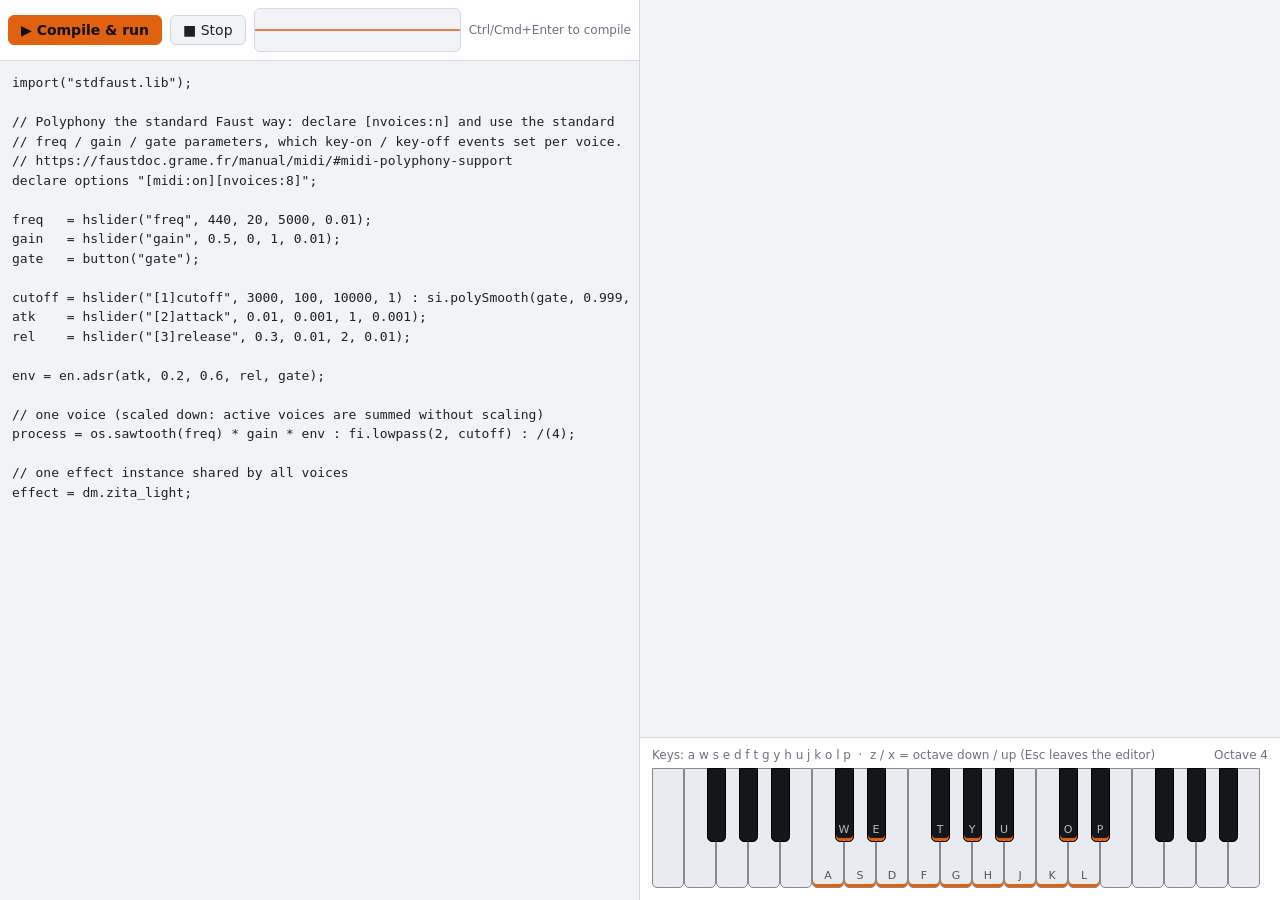
==== fauster/index.html @ c2fbb3ff "fauster v0.1" ====
<!DOCTYPE html>
<html lang="en">
<head>
<meta charset="utf-8">
<meta name="viewport" content="width=device-width, initial-scale=1">
<title>Faust Editor</title>
<style>
:root{--bg:#14161a;--panel:#1c1f26;--line:#2c313c;--fg:#d8dce4;--dim:#8a91a0;--acc:#ff8a3d;--key:#e9ebf0;--keyd:#14161a}
@media (prefers-color-scheme: light){:root{--bg:#f2f3f6;--panel:#fff;--line:#d5d8e0;--fg:#1d2128;--dim:#6b7280;--acc:#e0610f}}
*{box-sizing:border-box}
html,body{height:100%;margin:0;background:var(--bg);color:var(--fg);font:14px system-ui,sans-serif}
#app{display:grid;grid-template-columns:1fr 1fr;height:100%}
#left{display:flex;flex-direction:column;border-right:1px solid var(--line);min-width:0}
#bar{display:flex;gap:8px;align-items:center;padding:8px;border-bottom:1px solid var(--line);background:var(--panel)}
button{font:inherit;background:var(--bg);color:var(--fg);border:1px solid var(--line);border-radius:6px;padding:6px 12px;cursor:pointer}
button.run{background:var(--acc);color:#111;border-color:var(--acc);font-weight:600}
#scope{flex:1;min-width:60px;height:44px;border:1px solid var(--line);border-radius:6px;background:var(--bg)}
#status{color:var(--dim);font-size:12px;white-space:nowrap}
#status.err{color:#ff5c5c}
#code{flex:1;width:100%;resize:none;border:0;outline:0;padding:12px;background:var(--bg);color:var(--fg);
 font:13px/1.5 ui-monospace,Menlo,Consolas,monospace;tab-size:2;white-space:pre}
#err{max-height:25%;overflow:auto;margin:0;padding:8px 12px;color:#ff5c5c;font:12px ui-monospace,monospace;border-top:1px solid var(--line);display:none;white-space:pre-wrap}
#right{display:flex;flex-direction:column;min-width:0}
#gui{flex:1;overflow:auto;padding:14px}
#kbwrap{overflow:hidden;border-top:1px solid var(--line);background:var(--panel);padding:10px 12px 12px}
#kbinfo{color:var(--dim);font-size:12px;margin-bottom:6px;display:flex;justify-content:space-between}
#kb{position:relative;height:120px;user-select:none;touch-action:none}
.k{position:absolute;top:0;height:100%;border:1px solid #888;border-radius:0 0 5px 5px;background:var(--key);display:flex;align-items:flex-end;justify-content:center;
 padding-bottom:5px;font-size:11px;color:#555;cursor:pointer}
.k.b{height:62%;background:var(--keyd);color:#bbb;z-index:2;border-color:#000}
.k.m{box-shadow:inset 0 -3px 0 var(--acc)}
.k.on{background:var(--acc)!important;color:#000}
/* GUI */
.grp{border:1px solid var(--line);border-radius:8px;padding:8px 10px 10px;margin:6px;background:var(--panel);display:inline-block;vertical-align:top}
.grp>.t{font-size:11px;color:var(--dim);text-transform:uppercase;letter-spacing:.05em;margin-bottom:6px}
.row{display:flex;flex-wrap:wrap;align-items:flex-start}
.col{display:flex;flex-direction:column;align-items:stretch}
.w{display:flex;flex-direction:column;align-items:center;margin:4px 8px;min-width:90px;font-size:12px}
.w input[type=range]{width:110px;accent-color:var(--acc)}
.w.v input[type=range]{writing-mode:vertical-lr;direction:rtl;width:24px;height:110px}
.w .val{color:var(--dim);font-variant-numeric:tabular-nums}
.meter{width:110px;height:8px;background:var(--bg);border:1px solid var(--line);border-radius:4px;overflow:hidden}
.meter i{display:block;height:100%;width:0;background:var(--acc)}
.w.v .meter{width:10px;height:110px;display:flex;align-items:flex-end}.w.v .meter i{width:100%;height:0}
select{background:var(--bg);color:var(--fg);border:1px solid var(--line);border-radius:4px;padding:4px}
</style>
</head>
<body>
<div id="app">
  <div id="left">
    <div id="bar">
      <button class="run" id="run">▶ Compile &amp; run</button>
      <button id="stop">■ Stop</button>
      <canvas id="scope"></canvas>
      <span id="status">Ctrl/Cmd+Enter to compile</span>
    </div>
    <textarea id="code" spellcheck="false"></textarea>
    <pre id="err"></pre>
  </div>
  <div id="right">
    <div id="gui"></div>
    <div id="kbwrap">
      <div id="kbinfo"><span>Keys: a w s e d f t g y h u j k o l p &nbsp;·&nbsp; z / x = octave down / up (Esc leaves the editor)</span><span id="oct"></span></div>
      <div id="kb"></div>
    </div>
  </div>
</div>

<script type="module">
const CDN = "https://cdn.jsdelivr.net/npm/@grame/faustwasm";
const $ = s => document.querySelector(s);
const DEFAULT = `import("stdfaust.lib");

// Polyphony the standard Faust way: declare [nvoices:n] and use the standard
// freq / gain / gate parameters, which key-on / key-off events set per voice.
// https://faustdoc.grame.fr/manual/midi/#midi-polyphony-support
declare options "[midi:on][nvoices:8]";

freq   = hslider("freq", 440, 20, 5000, 0.01);
gain   = hslider("gain", 0.5, 0, 1, 0.01);
gate   = button("gate");

cutoff = hslider("[1]cutoff", 3000, 100, 10000, 1) : si.polySmooth(gate, 0.999, 1);
atk    = hslider("[2]attack", 0.01, 0.001, 1, 0.001);
rel    = hslider("[3]release", 0.3, 0.01, 2, 0.01);

env = en.adsr(atk, 0.2, 0.6, rel, gate);

// one voice (scaled down: active voices are summed without scaling)
process = os.sawtooth(freq) * gain * env : fi.lowpass(2, cutoff) : /(4);

// one effect instance shared by all voices
effect = dm.zita_light;
`;
$("#code").value = DEFAULT;

const status = (t, e) => { const s = $("#status"); s.textContent = t; s.className = e ? "err" : ""; };

// ---------- Faust ----------
let faust = null, ctx = null, node = null, analyser = null;

async function loadFaust() {
  if (faust) return faust;
  status("Loading Faust compiler…");
  const m = await import(`${CDN}/dist/esm-bundle/index.js`);
  const base = `${CDN}/libfaust-wasm/`;
  const mod = await m.instantiateFaustModuleFromFile(base + "libfaust-wasm.js", base + "libfaust-wasm.data", base + "libfaust-wasm.wasm");
  const lib = new m.LibFaust(mod);
  faust = { m, compiler: new m.FaustCompiler(lib) };
  return faust;
}

function stop() {
  if (node) { try { node.disconnect(); node.destroy?.(); } catch {} node = null; }
  cnt.clear(); held.clear(); ptr.clear(); stack.length = 0; noteEls.forEach(e => e.classList.remove("on"));
}

async function run() {
  $("#err").style.display = "none";
  try {
    const { m, compiler } = await loadFaust();
    if (!ctx) {
      ctx = new AudioContext({ latencyHint: "interactive" });
      analyser = ctx.createAnalyser(); analyser.fftSize = 2048;
      analyser.connect(ctx.destination);
    }
    await ctx.resume();
    status("Compiling…");
    const code = $("#code").value, args = "-ftz 2";
    const mono = new m.FaustMonoDspGenerator();
    await mono.compile(compiler, "dsp", code, args);                 // also yields the metadata
    const opts = (mono.getMeta().meta || []).map(x => x.options).find(Boolean) || "";
    const nv = +(opts.match(/\[nvoices:(\d+)\]/) || [])[1] || 0;     // standard polyphony option
    stop();
    if (nv > 0) {
      const polyGen = new m.FaustPolyDspGenerator();                    // voice = process, shared effect = effect
      await polyGen.compile(compiler, "dsp", code, args);
      node = await polyGen.createNode(ctx, nv);
    } else {
      node = await mono.createNode(ctx);
    }
    if (!node) throw new Error("Could not create audio node");
    node.connect(analyser);   // node -> analyser (scope) -> speakers
    const json = JSON.parse(node.getJSON());
    mp = nv > 0 ? {} : findParams(json); stack.length = 0; poly = nv > 0;
    buildGui(json);
    status("Running");
  } catch (e) {
    const msg = String(e?.message || e);
    $("#err").textContent = msg; $("#err").style.display = "block";
    status("Error", true);
  }
}
$("#run").onclick = run;
$("#stop").onclick = () => { stop(); status("Stopped"); };
$("#code").addEventListener("keydown", e => {
  if ((e.ctrlKey || e.metaKey) && e.key === "Enter") { e.preventDefault(); run(); }
  else if (e.key === "Escape") e.target.blur();
  else if (e.key === "Tab") { e.preventDefault(); document.execCommand("insertText", false, "  "); }
});

// ---------- Oscilloscope ----------
const cv = $("#scope"), g2 = cv.getContext("2d"), buf = new Float32Array(2048);
function drawScope() {
  requestAnimationFrame(drawScope);
  const dpr = devicePixelRatio || 1, w = Math.round(cv.clientWidth * dpr), h = Math.round(cv.clientHeight * dpr);
  if (cv.width !== w || cv.height !== h) { cv.width = w; cv.height = h; }
  const css = getComputedStyle(document.documentElement);
  g2.clearRect(0, 0, w, h);
  g2.strokeStyle = css.getPropertyValue("--line"); g2.lineWidth = 1;
  g2.beginPath(); g2.moveTo(0, h / 2); g2.lineTo(w, h / 2); g2.stroke();
  g2.strokeStyle = css.getPropertyValue("--acc").trim(); g2.lineWidth = 1.5 * dpr;
  g2.beginPath();
  if (!analyser || !node) { g2.moveTo(0, h / 2); g2.lineTo(w, h / 2); g2.stroke(); return; }
  analyser.getFloatTimeDomainData(buf);
  let start = 1;                                       // rising zero-crossing trigger
  while (start < 1024 && !(buf[start - 1] < 0 && buf[start] >= 0)) start++;
  if (start >= 1024) start = 0;
  const N = 1024;
  for (let i = 0; i < N; i++) {
    const x = i / (N - 1) * w, y = h / 2 - Math.max(-1, Math.min(1, buf[start + i])) * (h / 2 - 2);
    i ? g2.lineTo(x, y) : g2.moveTo(x, y);
  }
  g2.stroke();
}
drawScope();

// ---------- GUI from the Faust JSON ----------
function buildGui(json) {
  const root = $("#gui"); root.innerHTML = "";
  const meters = {};
  node?.setOutputParamHandler((path, v) => meters[path]?.(v));
  const clean = s => (s || "").replace(/\[[^\]]*\]/g, "").trim();
  const make = (it) => {
    const t = it.type, label = clean(it.label);
    if (t.endsWith("group")) {
      const g = document.createElement("div"); g.className = "grp";
      if (label) g.innerHTML = `<div class="t">${label}</div>`;
      const c = document.createElement("div"); c.className = t === "hgroup" ? "row" : "col";
      if (t === "tgroup") c.className = "row";
      (it.items || []).forEach(i => c.appendChild(make(i)));
      g.appendChild(c); return g;
    }
    if (poly && /^(freq|key|vel|velocity|gate)$/.test((it.address || "").split("/").pop())) return document.createDocumentFragment();
    const w = document.createElement("div"); w.className = "w" + (t.startsWith("v") ? " v" : "");
    const addr = it.address, step = +it.step || 0.01;
    const dec = Math.max(0, Math.min(4, (String(step).split(".")[1] || "").length));
    if (t === "button") {
      const b = document.createElement("button"); b.textContent = label;
      const set = v => node?.setParamValue(addr, v);
      b.onpointerdown = () => set(1); b.onpointerup = b.onpointerleave = () => set(0);
      w.appendChild(b);
    } else if (t === "checkbox") {
      const l = document.createElement("label"); const c = document.createElement("input"); c.type = "checkbox";
      c.onchange = () => node?.setParamValue(addr, c.checked ? 1 : 0);
      l.append(c, " " + label); w.appendChild(l);
    } else if (t === "hslider" || t === "vslider" || t === "nentry") {
      const r = document.createElement("input"); r.type = "range";
      r.min = it.min; r.max = it.max; r.step = step; r.value = it.init;
      const v = document.createElement("span"); v.className = "val"; v.textContent = (+it.init).toFixed(dec);
      const isGain = poly && addr.split("/").pop() === "gain";
      const setVel = () => { if (isGain) vel = Math.max(1, Math.min(127, Math.round(+r.max > 0 ? (+r.value - +r.min) / (+r.max - +r.min) * 127 : 100))); };
      r.oninput = () => { v.textContent = (+r.value).toFixed(dec); node?.setParamValue(addr, +r.value); setVel(); };
      setVel();
      node?.setParamValue(addr, +it.init);
      const l = document.createElement("span"); l.textContent = label;
      w.append(l, r, v);
    } else if (t === "hbargraph" || t === "vbargraph") {
      const mt = document.createElement("div"); mt.className = "meter"; const bar = document.createElement("i"); mt.appendChild(bar);
      const vert = t === "vbargraph", lo = +it.min, hi = +it.max;
      meters[addr] = val => {
        const p = Math.max(0, Math.min(1, (val - lo) / (hi - lo))) * 100;
        bar.style[vert ? "height" : "width"] = p + "%";
      };
      const l = document.createElement("span"); l.textContent = label; w.append(l, mt);
    }
    return w;
  };
  (json.ui || []).forEach(i => root.appendChild(make(i)));
}

// ---------- Keyboard ----------
// qwerty keys map to 16 semitones starting at C of `octave`; extra (unlabelled) keys fill the width, centred around them
const KEYS = ["a","w","s","e","d","f","t","g","y","h","u","j","k","o","l","p"];
const isBlack = n => [1,3,6,8,10].includes(n % 12);
const KW = 32, BW = 19;               // white key width (capped), black key width
let octave = 4;
const base = () => (octave + 1) * 12;
const held = new Map();               // computer key -> note
const cnt = new Map();                // note -> number of things holding it (computer keys / pointers)
const noteEls = new Map();            // note -> element
const kb = $("#kb");

function drawKb() {
  kb.innerHTML = ""; noteEls.clear();
  const avail = kb.parentElement.clientWidth - 24;
  const W = Math.max(10, Math.floor(avail / KW));      // number of white keys that fit
  const b = base(), MAPPED_WHITES = 9;                 // C D E F G A B C D
  let s = b;
  for (let i = 0, left = Math.floor((W - MAPPED_WHITES) / 2); i < left; i++) { s--; while (isBlack(s)) s--; }
  while (s < 0 || isBlack(s)) s++;
  const whites = [];
  for (let n = s; n <= 127 && whites.length < W; n++) if (!isBlack(n)) whites.push(n);
  const add = (n, cls, left, width) => {
    const el = document.createElement("div");
    el.className = "k " + cls; el.style.left = left + "px"; el.style.width = width + "px"; el.dataset.n = n;
    const m = n - b;
    if (m >= 0 && m < KEYS.length) { el.classList.add("m"); el.textContent = KEYS[m].toUpperCase(); }
    if (cnt.get(n)) el.classList.add("on");
    noteEls.set(n, el); kb.appendChild(el);
  };
  whites.forEach((n, i) => add(n, "", i * KW, KW));
  whites.forEach((n, i) => { if (i < whites.length - 1 && isBlack(n + 1)) add(n + 1, "b", (i + 1) * KW - BW / 2, BW); });
  kb.style.width = whites.length * KW + "px";
  $("#oct").textContent = "Octave " + octave;
}
drawKb();
addEventListener("resize", drawKb);

// Mono voice: drive the DSP's "freq" and "gate" parameters directly (last-note priority).
// Falls back to a raw MIDI message if the DSP has no freq/gate parameters.
let mp = {};
const stack = [];
const mtof = n => 440 * 2 ** ((n - 69) / 12);
function findParams(json) {          // mono only: locate the freq / gate controls
  const out = {};
  (function walk(items) {
    for (const it of items || []) {
      if (it.items) walk(it.items);
      else if (it.address) { const b = it.address.split("/").pop(); if (b === "freq" || b === "gate") out[b] = it.address; }
    }
  })(json.ui);
  return out;
}
let poly = false, vel = 100;   // key-on velocity (in poly mode the gain slider sets it)
function noteOn(n) {
  stack.push(n);
  if (!node) return;
  if (poly) return node.keyOn(0, n, vel);                       // Faust handles voice allocation
  if (mp.freq && mp.gate) { node.setParamValue(mp.freq, mtof(n)); node.setParamValue(mp.gate, 1); }
  else node.midiMessage([0x90, n, 100]);
}
function noteOff(n) {
  const i = stack.lastIndexOf(n); if (i >= 0) stack.splice(i, 1);
  if (!node) return;
  if (poly) return node.keyOff(0, n, 0);
  if (mp.freq && mp.gate) {
    if (stack.length) node.setParamValue(mp.freq, mtof(stack[stack.length - 1]));
    else node.setParamValue(mp.gate, 0);
  } else node.midiMessage([0x80, n, 0]);
}

function press(n) {
  const c = (cnt.get(n) || 0) + 1; cnt.set(n, c);
  if (c === 1) { noteEls.get(n)?.classList.add("on"); noteOn(n); }
}
function release(n) {
  const c = cnt.get(n) || 0;
  if (c <= 0) return;
  if (c === 1) { cnt.delete(n); noteEls.get(n)?.classList.remove("on"); noteOff(n); }
  else cnt.set(n, c - 1);
}
function down(k) { if (held.has(k)) return; const n = base() + KEYS.indexOf(k); held.set(k, n); press(n); }
function up(k) { if (!held.has(k)) return; release(held.get(k)); held.delete(k); }

// Mouse/touch: press and drag across keys to slide between notes (one pointer = one note)
const ptr = new Map();   // pointerId -> note held by that pointer
const noteAt = e => {
  const el = document.elementFromPoint(e.clientX, e.clientY);
  return el && el.dataset && el.dataset.n !== undefined && kb.contains(el) ? +el.dataset.n : null;
};
const moveTo = (id, n) => {
  const prev = ptr.get(id);
  if (prev === n) return;
  if (prev !== undefined) release(prev);
  if (n !== null) { press(n); ptr.set(id, n); } else ptr.delete(id);
};
kb.addEventListener("pointerdown", e => { e.preventDefault(); kb.setPointerCapture(e.pointerId); moveTo(e.pointerId, noteAt(e)); });
kb.addEventListener("pointermove", e => {
  if (ptr.has(e.pointerId) || (e.buttons & 1 && kb.hasPointerCapture(e.pointerId))) moveTo(e.pointerId, noteAt(e));
});
const endPtr = e => { const n = ptr.get(e.pointerId); if (n !== undefined) release(n); ptr.delete(e.pointerId); };
kb.addEventListener("pointerup", endPtr);
kb.addEventListener("pointercancel", endPtr);

const typing = e => /^(TEXTAREA|INPUT|SELECT)$/.test(e.target.tagName) && e.target.type !== "range" && e.target.type !== "checkbox";
addEventListener("keydown", e => {
  if (typing(e) || e.repeat || e.ctrlKey || e.metaKey || e.altKey) return;
  const k = e.key.toLowerCase();
  if (KEYS.includes(k)) down(k);
  else if (k === "z" && octave > 1) { octave--; drawKb(); }
  else if (k === "x" && octave < 7) { octave++; drawKb(); }
});
addEventListener("keyup", e => { const k = e.key.toLowerCase(); if (KEYS.includes(k)) up(k); });
addEventListener("blur", () => [...held.keys()].forEach(up));
</script>
</body>
</html>
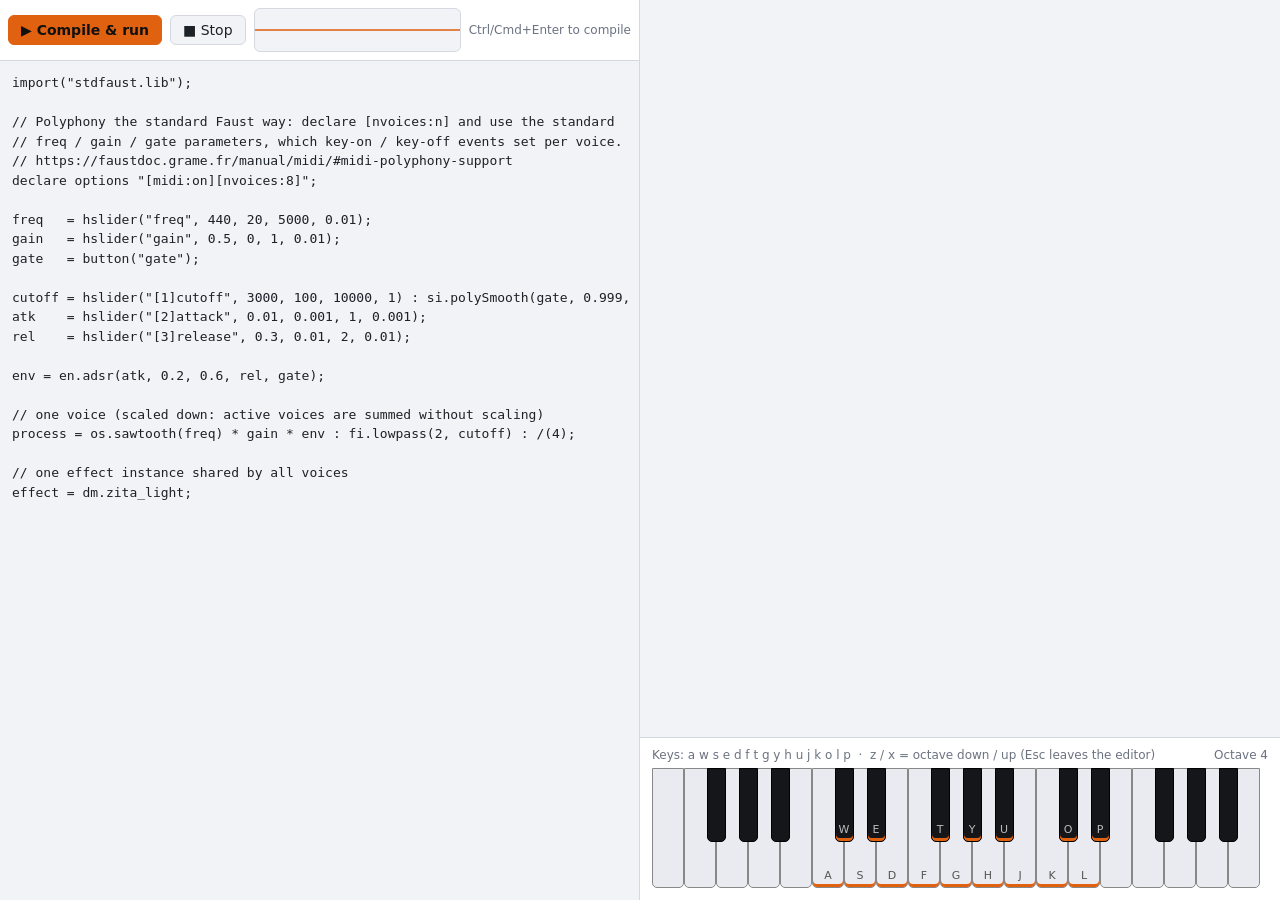
==== commit ceafa6b9: "fauster, factored" ====
--- a/fauster/index.html
+++ b/fauster/index.html
@@ -66,293 +66,6 @@
   </div>
 </div>
 
-<script type="module">
-const CDN = "https://cdn.jsdelivr.net/npm/@grame/faustwasm";
-const $ = s => document.querySelector(s);
-const DEFAULT = `import("stdfaust.lib");
-
-// Polyphony the standard Faust way: declare [nvoices:n] and use the standard
-// freq / gain / gate parameters, which key-on / key-off events set per voice.
-// https://faustdoc.grame.fr/manual/midi/#midi-polyphony-support
-declare options "[midi:on][nvoices:8]";
-
-freq   = hslider("freq", 440, 20, 5000, 0.01);
-gain   = hslider("gain", 0.5, 0, 1, 0.01);
-gate   = button("gate");
-
-cutoff = hslider("[1]cutoff", 3000, 100, 10000, 1) : si.polySmooth(gate, 0.999, 1);
-atk    = hslider("[2]attack", 0.01, 0.001, 1, 0.001);
-rel    = hslider("[3]release", 0.3, 0.01, 2, 0.01);
-
-env = en.adsr(atk, 0.2, 0.6, rel, gate);
-
-// one voice (scaled down: active voices are summed without scaling)
-process = os.sawtooth(freq) * gain * env : fi.lowpass(2, cutoff) : /(4);
-
-// one effect instance shared by all voices
-effect = dm.zita_light;
-`;
-$("#code").value = DEFAULT;
-
-const status = (t, e) => { const s = $("#status"); s.textContent = t; s.className = e ? "err" : ""; };
-
-// ---------- Faust ----------
-let faust = null, ctx = null, node = null, analyser = null;
-
-async function loadFaust() {
-  if (faust) return faust;
-  status("Loading Faust compiler…");
-  const m = await import(`${CDN}/dist/esm-bundle/index.js`);
-  const base = `${CDN}/libfaust-wasm/`;
-  const mod = await m.instantiateFaustModuleFromFile(base + "libfaust-wasm.js", base + "libfaust-wasm.data", base + "libfaust-wasm.wasm");
-  const lib = new m.LibFaust(mod);
-  faust = { m, compiler: new m.FaustCompiler(lib) };
-  return faust;
-}
-
-function stop() {
-  if (node) { try { node.disconnect(); node.destroy?.(); } catch {} node = null; }
-  cnt.clear(); held.clear(); ptr.clear(); stack.length = 0; noteEls.forEach(e => e.classList.remove("on"));
-}
-
-async function run() {
-  $("#err").style.display = "none";
-  try {
-    const { m, compiler } = await loadFaust();
-    if (!ctx) {
-      ctx = new AudioContext({ latencyHint: "interactive" });
-      analyser = ctx.createAnalyser(); analyser.fftSize = 2048;
-      analyser.connect(ctx.destination);
-    }
-    await ctx.resume();
-    status("Compiling…");
-    const code = $("#code").value, args = "-ftz 2";
-    const mono = new m.FaustMonoDspGenerator();
-    await mono.compile(compiler, "dsp", code, args);                 // also yields the metadata
-    const opts = (mono.getMeta().meta || []).map(x => x.options).find(Boolean) || "";
-    const nv = +(opts.match(/\[nvoices:(\d+)\]/) || [])[1] || 0;     // standard polyphony option
-    stop();
-    if (nv > 0) {
-      const polyGen = new m.FaustPolyDspGenerator();                    // voice = process, shared effect = effect
-      await polyGen.compile(compiler, "dsp", code, args);
-      node = await polyGen.createNode(ctx, nv);
-    } else {
-      node = await mono.createNode(ctx);
-    }
-    if (!node) throw new Error("Could not create audio node");
-    node.connect(analyser);   // node -> analyser (scope) -> speakers
-    const json = JSON.parse(node.getJSON());
-    mp = nv > 0 ? {} : findParams(json); stack.length = 0; poly = nv > 0;
-    buildGui(json);
-    status("Running");
-  } catch (e) {
-    const msg = String(e?.message || e);
-    $("#err").textContent = msg; $("#err").style.display = "block";
-    status("Error", true);
-  }
-}
-$("#run").onclick = run;
-$("#stop").onclick = () => { stop(); status("Stopped"); };
-$("#code").addEventListener("keydown", e => {
-  if ((e.ctrlKey || e.metaKey) && e.key === "Enter") { e.preventDefault(); run(); }
-  else if (e.key === "Escape") e.target.blur();
-  else if (e.key === "Tab") { e.preventDefault(); document.execCommand("insertText", false, "  "); }
-});
-
-// ---------- Oscilloscope ----------
-const cv = $("#scope"), g2 = cv.getContext("2d"), buf = new Float32Array(2048);
-function drawScope() {
-  requestAnimationFrame(drawScope);
-  const dpr = devicePixelRatio || 1, w = Math.round(cv.clientWidth * dpr), h = Math.round(cv.clientHeight * dpr);
-  if (cv.width !== w || cv.height !== h) { cv.width = w; cv.height = h; }
-  const css = getComputedStyle(document.documentElement);
-  g2.clearRect(0, 0, w, h);
-  g2.strokeStyle = css.getPropertyValue("--line"); g2.lineWidth = 1;
-  g2.beginPath(); g2.moveTo(0, h / 2); g2.lineTo(w, h / 2); g2.stroke();
-  g2.strokeStyle = css.getPropertyValue("--acc").trim(); g2.lineWidth = 1.5 * dpr;
-  g2.beginPath();
-  if (!analyser || !node) { g2.moveTo(0, h / 2); g2.lineTo(w, h / 2); g2.stroke(); return; }
-  analyser.getFloatTimeDomainData(buf);
-  let start = 1;                                       // rising zero-crossing trigger
-  while (start < 1024 && !(buf[start - 1] < 0 && buf[start] >= 0)) start++;
-  if (start >= 1024) start = 0;
-  const N = 1024;
-  for (let i = 0; i < N; i++) {
-    const x = i / (N - 1) * w, y = h / 2 - Math.max(-1, Math.min(1, buf[start + i])) * (h / 2 - 2);
-    i ? g2.lineTo(x, y) : g2.moveTo(x, y);
-  }
-  g2.stroke();
-}
-drawScope();
-
-// ---------- GUI from the Faust JSON ----------
-function buildGui(json) {
-  const root = $("#gui"); root.innerHTML = "";
-  const meters = {};
-  node?.setOutputParamHandler((path, v) => meters[path]?.(v));
-  const clean = s => (s || "").replace(/\[[^\]]*\]/g, "").trim();
-  const make = (it) => {
-    const t = it.type, label = clean(it.label);
-    if (t.endsWith("group")) {
-      const g = document.createElement("div"); g.className = "grp";
-      if (label) g.innerHTML = `<div class="t">${label}</div>`;
-      const c = document.createElement("div"); c.className = t === "hgroup" ? "row" : "col";
-      if (t === "tgroup") c.className = "row";
-      (it.items || []).forEach(i => c.appendChild(make(i)));
-      g.appendChild(c); return g;
-    }
-    if (poly && /^(freq|key|vel|velocity|gate)$/.test((it.address || "").split("/").pop())) return document.createDocumentFragment();
-    const w = document.createElement("div"); w.className = "w" + (t.startsWith("v") ? " v" : "");
-    const addr = it.address, step = +it.step || 0.01;
-    const dec = Math.max(0, Math.min(4, (String(step).split(".")[1] || "").length));
-    if (t === "button") {
-      const b = document.createElement("button"); b.textContent = label;
-      const set = v => node?.setParamValue(addr, v);
-      b.onpointerdown = () => set(1); b.onpointerup = b.onpointerleave = () => set(0);
-      w.appendChild(b);
-    } else if (t === "checkbox") {
-      const l = document.createElement("label"); const c = document.createElement("input"); c.type = "checkbox";
-      c.onchange = () => node?.setParamValue(addr, c.checked ? 1 : 0);
-      l.append(c, " " + label); w.appendChild(l);
-    } else if (t === "hslider" || t === "vslider" || t === "nentry") {
-      const r = document.createElement("input"); r.type = "range";
-      r.min = it.min; r.max = it.max; r.step = step; r.value = it.init;
-      const v = document.createElement("span"); v.className = "val"; v.textContent = (+it.init).toFixed(dec);
-      const isGain = poly && addr.split("/").pop() === "gain";
-      const setVel = () => { if (isGain) vel = Math.max(1, Math.min(127, Math.round(+r.max > 0 ? (+r.value - +r.min) / (+r.max - +r.min) * 127 : 100))); };
-      r.oninput = () => { v.textContent = (+r.value).toFixed(dec); node?.setParamValue(addr, +r.value); setVel(); };
-      setVel();
-      node?.setParamValue(addr, +it.init);
-      const l = document.createElement("span"); l.textContent = label;
-      w.append(l, r, v);
-    } else if (t === "hbargraph" || t === "vbargraph") {
-      const mt = document.createElement("div"); mt.className = "meter"; const bar = document.createElement("i"); mt.appendChild(bar);
-      const vert = t === "vbargraph", lo = +it.min, hi = +it.max;
-      meters[addr] = val => {
-        const p = Math.max(0, Math.min(1, (val - lo) / (hi - lo))) * 100;
-        bar.style[vert ? "height" : "width"] = p + "%";
-      };
-      const l = document.createElement("span"); l.textContent = label; w.append(l, mt);
-    }
-    return w;
-  };
-  (json.ui || []).forEach(i => root.appendChild(make(i)));
-}
-
-// ---------- Keyboard ----------
-// qwerty keys map to 16 semitones starting at C of `octave`; extra (unlabelled) keys fill the width, centred around them
-const KEYS = ["a","w","s","e","d","f","t","g","y","h","u","j","k","o","l","p"];
-const isBlack = n => [1,3,6,8,10].includes(n % 12);
-const KW = 32, BW = 19;               // white key width (capped), black key width
-let octave = 4;
-const base = () => (octave + 1) * 12;
-const held = new Map();               // computer key -> note
-const cnt = new Map();                // note -> number of things holding it (computer keys / pointers)
-const noteEls = new Map();            // note -> element
-const kb = $("#kb");
-
-function drawKb() {
-  kb.innerHTML = ""; noteEls.clear();
-  const avail = kb.parentElement.clientWidth - 24;
-  const W = Math.max(10, Math.floor(avail / KW));      // number of white keys that fit
-  const b = base(), MAPPED_WHITES = 9;                 // C D E F G A B C D
-  let s = b;
-  for (let i = 0, left = Math.floor((W - MAPPED_WHITES) / 2); i < left; i++) { s--; while (isBlack(s)) s--; }
-  while (s < 0 || isBlack(s)) s++;
-  const whites = [];
-  for (let n = s; n <= 127 && whites.length < W; n++) if (!isBlack(n)) whites.push(n);
-  const add = (n, cls, left, width) => {
-    const el = document.createElement("div");
-    el.className = "k " + cls; el.style.left = left + "px"; el.style.width = width + "px"; el.dataset.n = n;
-    const m = n - b;
-    if (m >= 0 && m < KEYS.length) { el.classList.add("m"); el.textContent = KEYS[m].toUpperCase(); }
-    if (cnt.get(n)) el.classList.add("on");
-    noteEls.set(n, el); kb.appendChild(el);
-  };
-  whites.forEach((n, i) => add(n, "", i * KW, KW));
-  whites.forEach((n, i) => { if (i < whites.length - 1 && isBlack(n + 1)) add(n + 1, "b", (i + 1) * KW - BW / 2, BW); });
-  kb.style.width = whites.length * KW + "px";
-  $("#oct").textContent = "Octave " + octave;
-}
-drawKb();
-addEventListener("resize", drawKb);
-
-// Mono voice: drive the DSP's "freq" and "gate" parameters directly (last-note priority).
-// Falls back to a raw MIDI message if the DSP has no freq/gate parameters.
-let mp = {};
-const stack = [];
-const mtof = n => 440 * 2 ** ((n - 69) / 12);
-function findParams(json) {          // mono only: locate the freq / gate controls
-  const out = {};
-  (function walk(items) {
-    for (const it of items || []) {
-      if (it.items) walk(it.items);
-      else if (it.address) { const b = it.address.split("/").pop(); if (b === "freq" || b === "gate") out[b] = it.address; }
-    }
-  })(json.ui);
-  return out;
-}
-let poly = false, vel = 100;   // key-on velocity (in poly mode the gain slider sets it)
-function noteOn(n) {
-  stack.push(n);
-  if (!node) return;
-  if (poly) return node.keyOn(0, n, vel);                       // Faust handles voice allocation
-  if (mp.freq && mp.gate) { node.setParamValue(mp.freq, mtof(n)); node.setParamValue(mp.gate, 1); }
-  else node.midiMessage([0x90, n, 100]);
-}
-function noteOff(n) {
-  const i = stack.lastIndexOf(n); if (i >= 0) stack.splice(i, 1);
-  if (!node) return;
-  if (poly) return node.keyOff(0, n, 0);
-  if (mp.freq && mp.gate) {
-    if (stack.length) node.setParamValue(mp.freq, mtof(stack[stack.length - 1]));
-    else node.setParamValue(mp.gate, 0);
-  } else node.midiMessage([0x80, n, 0]);
-}
-
-function press(n) {
-  const c = (cnt.get(n) || 0) + 1; cnt.set(n, c);
-  if (c === 1) { noteEls.get(n)?.classList.add("on"); noteOn(n); }
-}
-function release(n) {
-  const c = cnt.get(n) || 0;
-  if (c <= 0) return;
-  if (c === 1) { cnt.delete(n); noteEls.get(n)?.classList.remove("on"); noteOff(n); }
-  else cnt.set(n, c - 1);
-}
-function down(k) { if (held.has(k)) return; const n = base() + KEYS.indexOf(k); held.set(k, n); press(n); }
-function up(k) { if (!held.has(k)) return; release(held.get(k)); held.delete(k); }
-
-// Mouse/touch: press and drag across keys to slide between notes (one pointer = one note)
-const ptr = new Map();   // pointerId -> note held by that pointer
-const noteAt = e => {
-  const el = document.elementFromPoint(e.clientX, e.clientY);
-  return el && el.dataset && el.dataset.n !== undefined && kb.contains(el) ? +el.dataset.n : null;
-};
-const moveTo = (id, n) => {
-  const prev = ptr.get(id);
-  if (prev === n) return;
-  if (prev !== undefined) release(prev);
-  if (n !== null) { press(n); ptr.set(id, n); } else ptr.delete(id);
-};
-kb.addEventListener("pointerdown", e => { e.preventDefault(); kb.setPointerCapture(e.pointerId); moveTo(e.pointerId, noteAt(e)); });
-kb.addEventListener("pointermove", e => {
-  if (ptr.has(e.pointerId) || (e.buttons & 1 && kb.hasPointerCapture(e.pointerId))) moveTo(e.pointerId, noteAt(e));
-});
-const endPtr = e => { const n = ptr.get(e.pointerId); if (n !== undefined) release(n); ptr.delete(e.pointerId); };
-kb.addEventListener("pointerup", endPtr);
-kb.addEventListener("pointercancel", endPtr);
-
-const typing = e => /^(TEXTAREA|INPUT|SELECT)$/.test(e.target.tagName) && e.target.type !== "range" && e.target.type !== "checkbox";
-addEventListener("keydown", e => {
-  if (typing(e) || e.repeat || e.ctrlKey || e.metaKey || e.altKey) return;
-  const k = e.key.toLowerCase();
-  if (KEYS.includes(k)) down(k);
-  else if (k === "z" && octave > 1) { octave--; drawKb(); }
-  else if (k === "x" && octave < 7) { octave++; drawKb(); }
-});
-addEventListener("keyup", e => { const k = e.key.toLowerCase(); if (KEYS.includes(k)) up(k); });
-addEventListener("blur", () => [...held.keys()].forEach(up));
-</script>
+<script type="module" src="./main.js"></script>
 </body>
 </html>
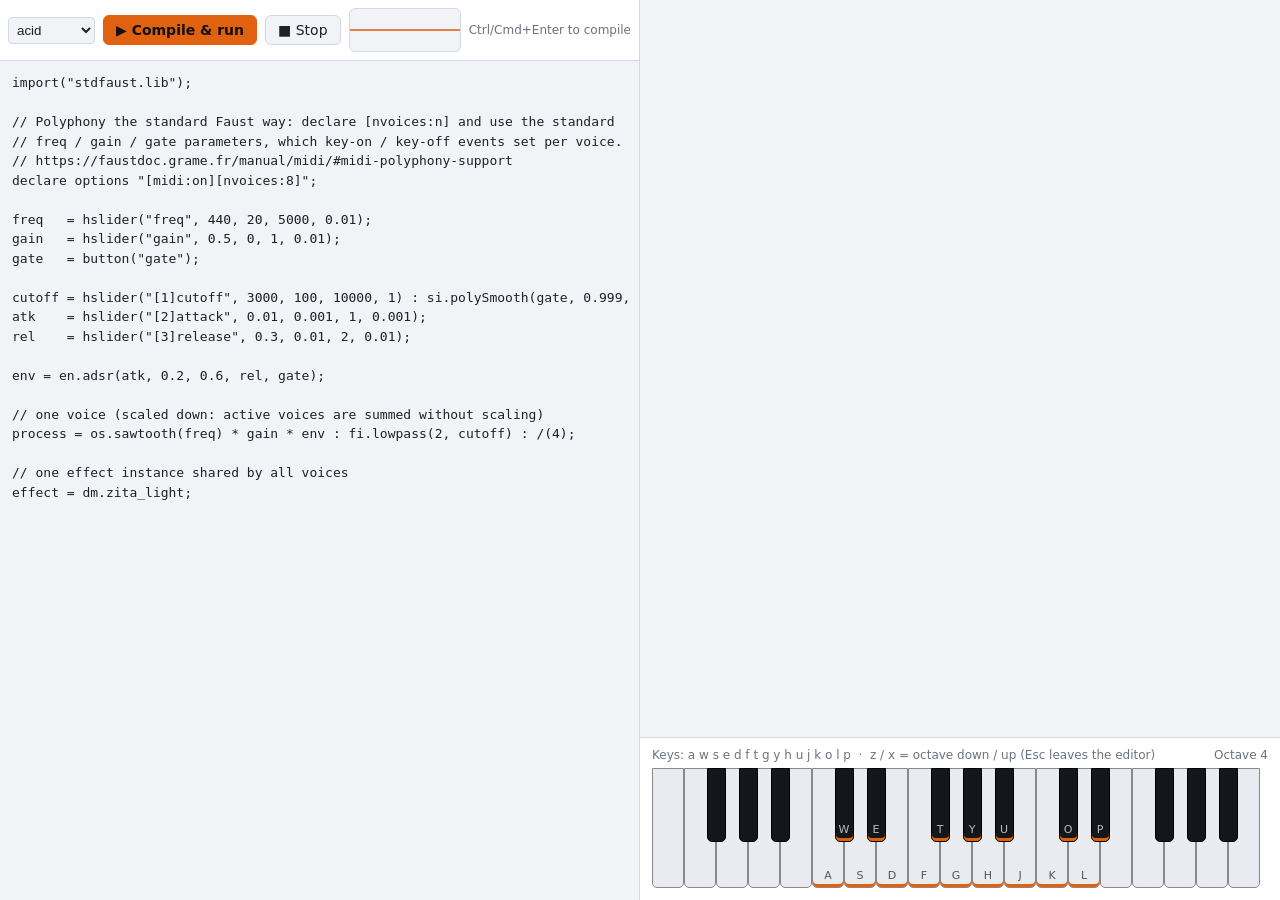
==== commit 04a5cf9a: "fauster presets" ====
--- a/fauster/index.html
+++ b/fauster/index.html
@@ -49,6 +49,7 @@
 <div id="app">
   <div id="left">
     <div id="bar">
+      <select id="preset"></select>
       <button class="run" id="run">▶ Compile &amp; run</button>
       <button id="stop">■ Stop</button>
       <canvas id="scope"></canvas>
